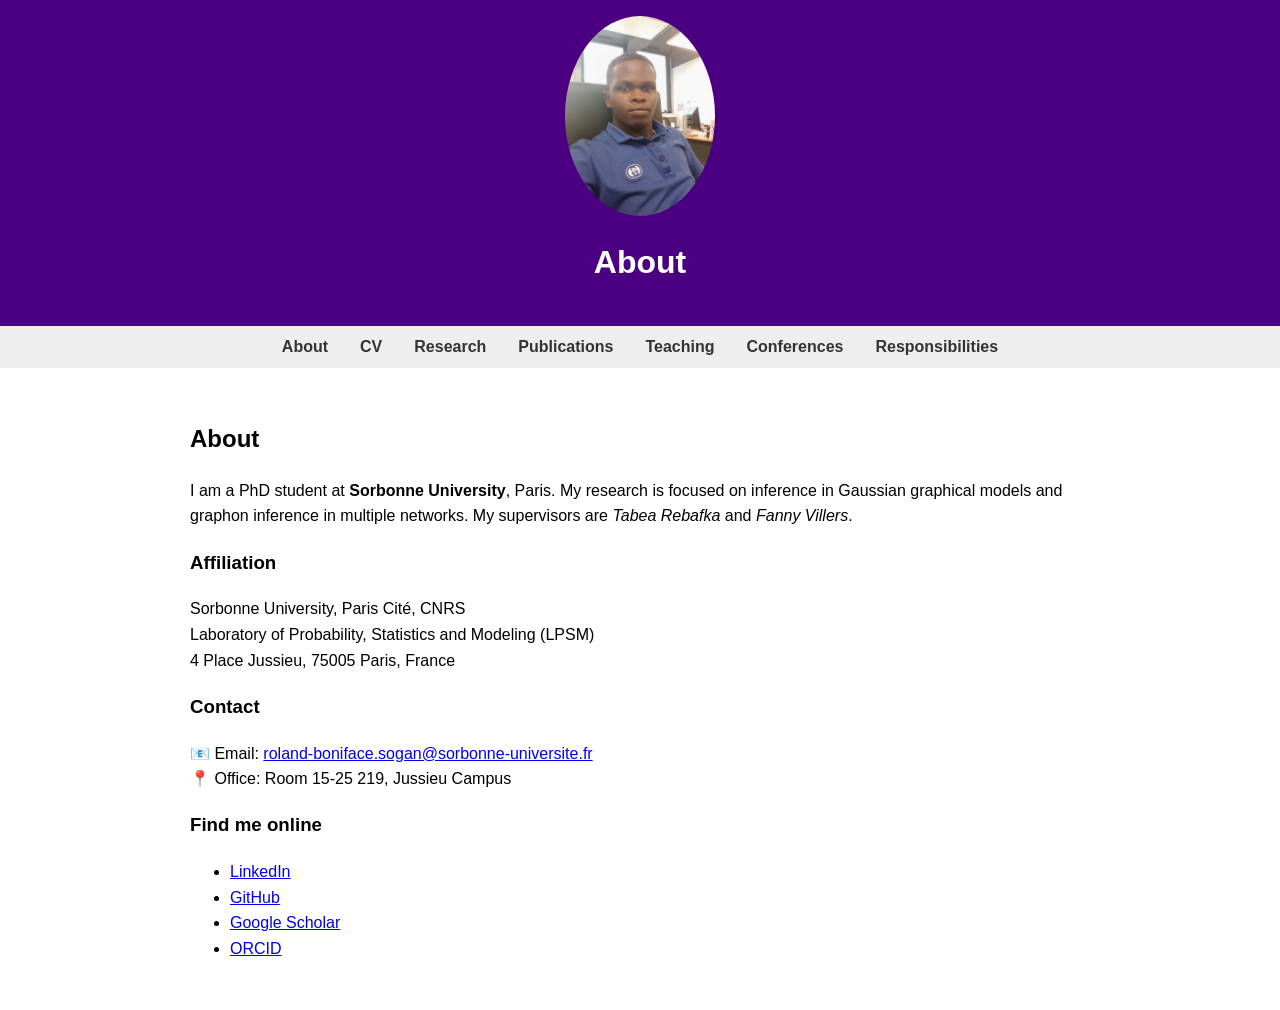
==== index.html @ c11761bc "Add SEO meta tags to index.html" ====
<!DOCTYPE html>
<html lang="en">
<head>
  <meta charset="UTF-8">
  <title>About - Roland Boniface Sogan</title>

  <!-- SEO Meta Tags -->
  <meta name="description" content="Personal academic website of Roland Boniface Sogan, PhD student in Mathematics at Sorbonne University. Research on Gaussian graphical models, graphon inference, and multiple networks.">
  <meta name="keywords" content="Roland Boniface Sogan, Mathematics, Sorbonne University, Gaussian Graphical Models, Graphon, Networks, PhD, Research">
  <meta name="author" content="R. Boniface SOGAN" >

  <!-- Mobile-friendly -->
  <meta name="viewport" content="width=device-width, initial-scale=1.0">

  <!-- Open Graph (for sharing on LinkedIn, Facebook, etc.) -->
  <meta property="og:title" content="Roland Boniface Sogan - Academic Website">
  <meta property="og:description" content="PhD student in Mathematics at Sorbonne University. Research on Gaussian graphical models and graphon inference.">
  <meta property="og:type" content="website">
  <meta property="og:url" content="https://RolandBonifaceSogan.github.io/">
  <meta property="og:image" content="https://RolandBonifaceSogan.github.io/assets/profile.jpg">

  <!-- Twitter Card (for sharing on Twitter/X) -->
  <meta name="twitter:card" content="summary">
  <meta name="twitter:title" content="Roland Boniface Sogan - Academic Website">
  <meta name="twitter:description" content="PhD student in Mathematics at Sorbonne University. Research on Gaussian graphical models and graphon inference.">
  <meta name="twitter:image" content="https://RolandBonifaceSogan.github.io/assets/profile.jpg">

  <link rel="stylesheet" href="assets/style.css">
</head>
<body>
  <header>
  	 <img src="assets/photo_profile_adum.jpg" alt="Profile Picture" class="profile-pic">
    <h1>About</h1>
  </header>
  
  <nav>
    <ul>
      <li><a href="index.html">About</a></li>
      <li><a href="cv.html">CV</a></li>
      <li><a href="research.html">Research</a></li>
      <li><a href="publications.html">Publications</a></li>
      <li><a href="teaching.html">Teaching</a></li>
      <li><a href="conferences.html">Conferences</a></li>
      <li><a href="responsibilities.html">Responsibilities</a></li>
    </ul>
  </nav>

  <main>
    <h2>About</h2>
    <p>
      I am a PhD student at <strong>Sorbonne University</strong>, Paris.  
      My research is focused on inference in Gaussian graphical models and graphon inference in multiple networks.  
      My supervisors are <em>Tabea Rebafka</em> and <em>Fanny Villers</em>.
    </p>

    <h3>Affiliation</h3>
    <p>
      Sorbonne University, Paris Cité, CNRS <br>
      Laboratory of Probability, Statistics and Modeling (LPSM) <br>
      4 Place Jussieu, 75005 Paris, France
    </p>

    <h3>Contact</h3>
    <p>
      📧 Email: <a href="mailto:roland-boniface.sogan@sorbonne-universite.fr">roland-boniface.sogan@sorbonne-universite.fr</a><br>
      📍 Office: Room 15-25 219, Jussieu Campus
    </p>

    <h3>Find me online</h3>
    <ul>
      <li><a href="https://www.linkedin.com/in/ton-profil" target="_blank">LinkedIn</a></li>
      <li><a href="https://github.com/tonpseudo" target="_blank">GitHub</a></li>
      <li><a href="https://scholar.google.com/citations?user=XXXXX" target="_blank">Google Scholar</a></li>
      <li><a href="https://orcid.org/0000-0000-0000-0000" target="_blank">ORCID</a></li>
    </ul>
  </main>
</body>
</html>
---- assets/style.css ----
body {
  font-family: Arial, sans-serif;
  margin: 0;
  padding: 0;
  line-height: 1.6;
}

header {
  background: #4B0082;
  color: white;
  text-align: center;
  padding: 1rem;
}

nav {
  background: #eee;
  padding: 0.5rem;
}

nav ul {
  list-style: none;
  display: flex;
  justify-content: center;
  flex-wrap: wrap;
  padding: 0;
  margin: 0;
}

nav ul li {
  margin: 0 1rem;
}

nav ul li a {
  text-decoration: none;
  color: #333;
  font-weight: bold;
}

nav ul li a:hover {
  color: #4B0082;
}

main {
  padding: 2rem;
  max-width: 900px;
  margin: auto;
}

section {
  margin-bottom: 2rem;
}

.profile-pic {
  width: 150px;   /* largeur fixe */
  height: auto;   /* conserve les proportions */
  border-radius: 50%; /* optionnel : arrondi en cercle */
  display: block;
  margin: 0 auto 1rem auto; /* centrer l’image et ajouter un espace en bas */
}
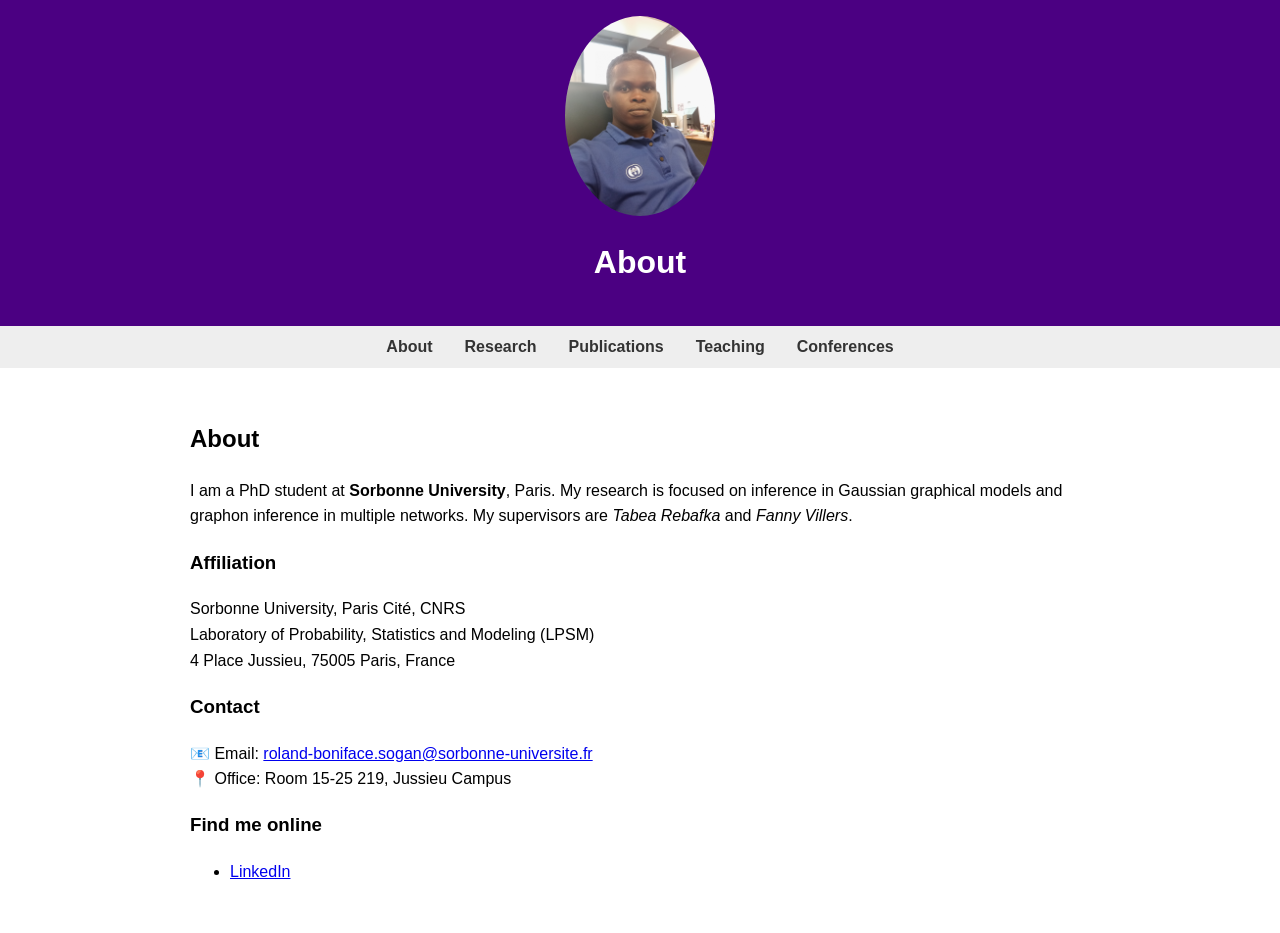
==== commit 2384b2b8: "modifier tous les fichiers" ====
--- a/index.html
+++ b/index.html
@@ -6,7 +6,7 @@
 
   <!-- SEO Meta Tags -->
   <meta name="description" content="Personal academic website of Roland Boniface Sogan, PhD student in Mathematics at Sorbonne University. Research on Gaussian graphical models, graphon inference, and multiple networks.">
-  <meta name="keywords" content="Roland Boniface Sogan, Mathematics, Sorbonne University, Gaussian Graphical Models, Graphon, Networks, PhD, Research">
+  <meta name="keywords" content="Roland Boniface Sogan, Roland Sogan, Boniface Sogan, Sogan, Statistics,Machine Learning, Mathematics, Sorbonne University, Gaussian Graphical Models, Graphon, Networks, PhD, Research">
   <meta name="author" content="R. Boniface SOGAN" >
 
   <!-- Mobile-friendly -->
@@ -14,7 +14,7 @@
 
   <!-- Open Graph (for sharing on LinkedIn, Facebook, etc.) -->
   <meta property="og:title" content="Roland Boniface Sogan - Academic Website">
-  <meta property="og:description" content="PhD student in Mathematics at Sorbonne University. Research on Gaussian graphical models and graphon inference.">
+  <meta property="og:description" content="PhD student in Statistics at Sorbonne University. Research on Gaussian graphical models and graphon inference.">
   <meta property="og:type" content="website">
   <meta property="og:url" content="https://RolandBonifaceSogan.github.io/">
   <meta property="og:image" content="https://RolandBonifaceSogan.github.io/assets/profile.jpg">
@@ -22,7 +22,7 @@
   <!-- Twitter Card (for sharing on Twitter/X) -->
   <meta name="twitter:card" content="summary">
   <meta name="twitter:title" content="Roland Boniface Sogan - Academic Website">
-  <meta name="twitter:description" content="PhD student in Mathematics at Sorbonne University. Research on Gaussian graphical models and graphon inference.">
+  <meta name="twitter:description" content="PhD student in Statistics at Sorbonne University. Research on Gaussian graphical models and graphon inference.">
   <meta name="twitter:image" content="https://RolandBonifaceSogan.github.io/assets/profile.jpg">
 
   <link rel="stylesheet" href="assets/style.css">
@@ -36,12 +36,12 @@
   <nav>
     <ul>
       <li><a href="index.html">About</a></li>
-      <li><a href="cv.html">CV</a></li>
+      <!-- <li><a href="cv.html">CV</a></li> -->
       <li><a href="research.html">Research</a></li>
       <li><a href="publications.html">Publications</a></li>
       <li><a href="teaching.html">Teaching</a></li>
       <li><a href="conferences.html">Conferences</a></li>
-      <li><a href="responsibilities.html">Responsibilities</a></li>
+      <!-- <li><a href="responsibilities.html">Responsibilities</a></li>  -->
     </ul>
   </nav>
 
@@ -68,10 +68,10 @@
 
     <h3>Find me online</h3>
     <ul>
-      <li><a href="https://www.linkedin.com/in/ton-profil" target="_blank">LinkedIn</a></li>
-      <li><a href="https://github.com/tonpseudo" target="_blank">GitHub</a></li>
-      <li><a href="https://scholar.google.com/citations?user=XXXXX" target="_blank">Google Scholar</a></li>
-      <li><a href="https://orcid.org/0000-0000-0000-0000" target="_blank">ORCID</a></li>
+      <li><a href="https://www.linkedin.com/in/roland-boniface-sogan" target="_blank">LinkedIn</a></li>
+     <!--  <li><a href="https://github.com/tonpseudo" target="_blank">GitHub</a></li> -->
+     <!--  <li><a href="https://scholar.google.com/citations?user=XXXXX" target="_blank">Google Scholar</a></li>
+      <li><a href="https://orcid.org/0000-0000-0000-0000" target="_blank">ORCID</a></li>  -->
     </ul>
   </main>
 </body>
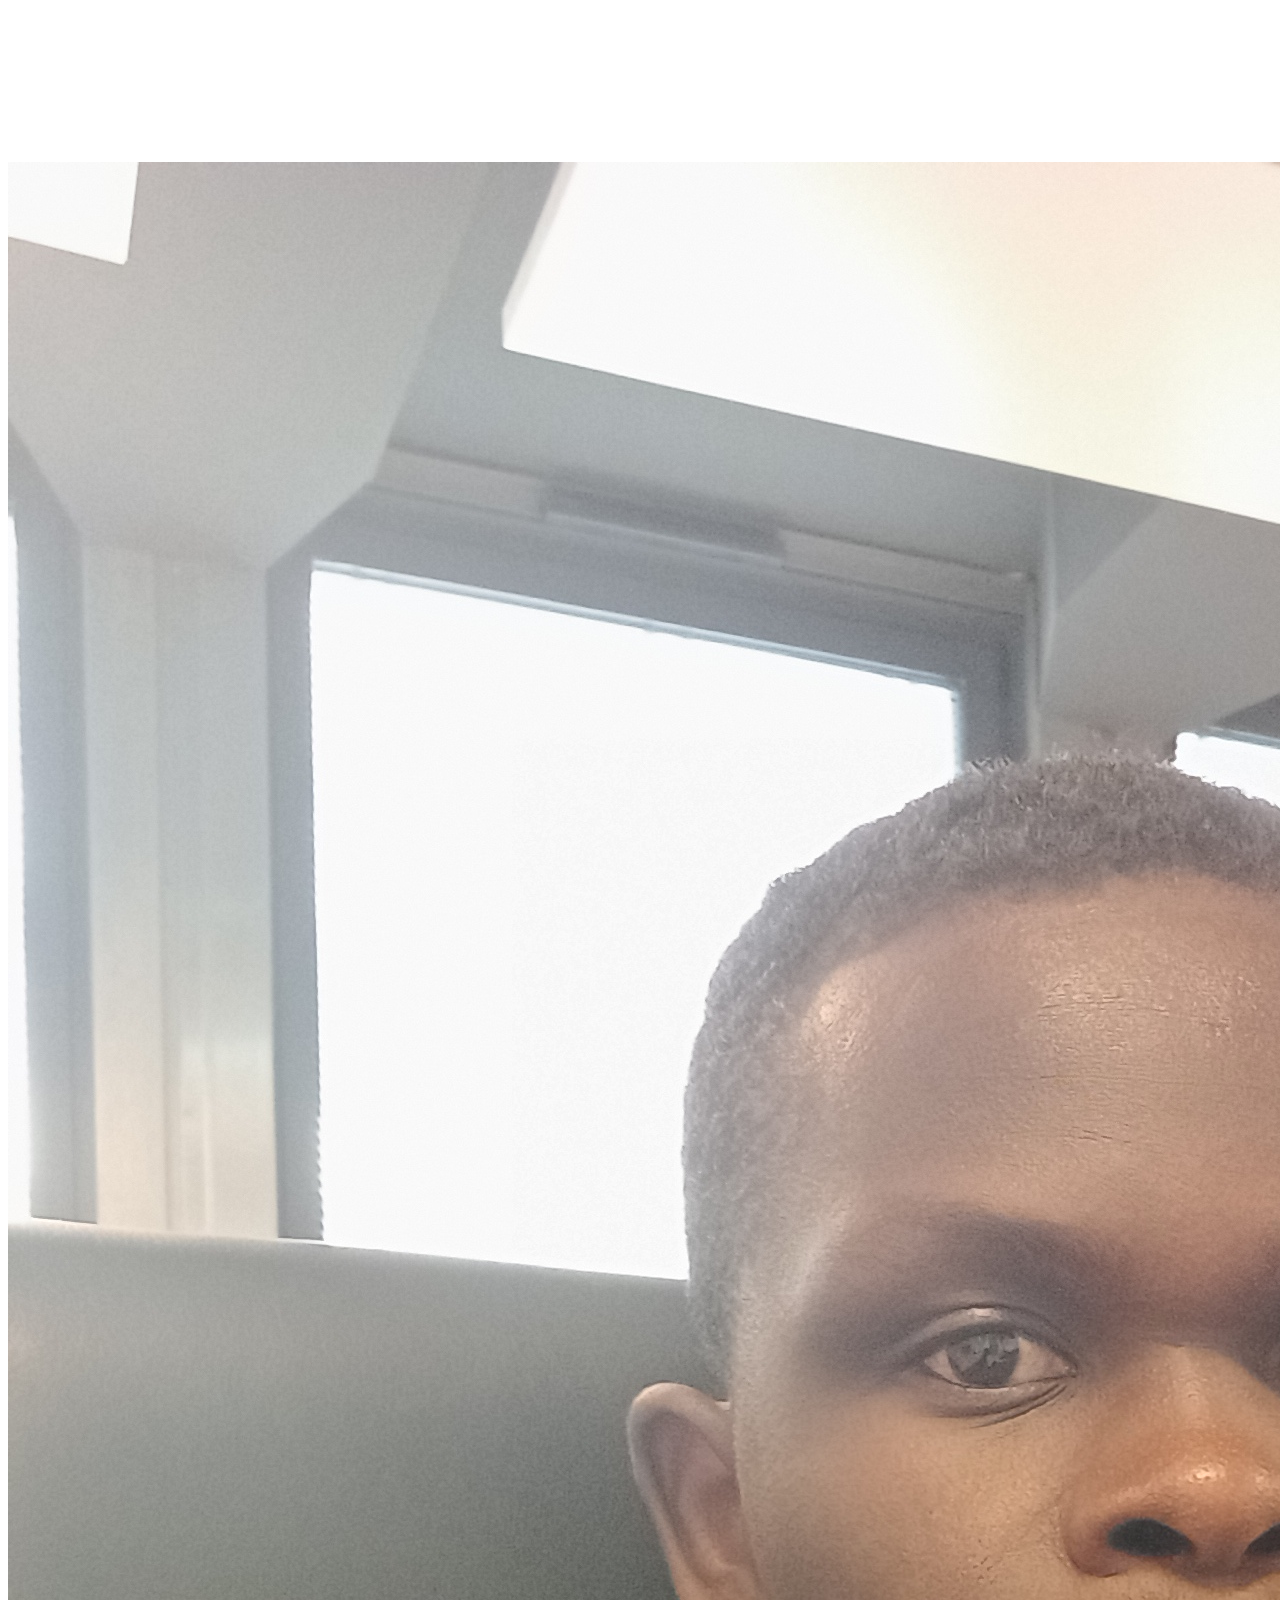
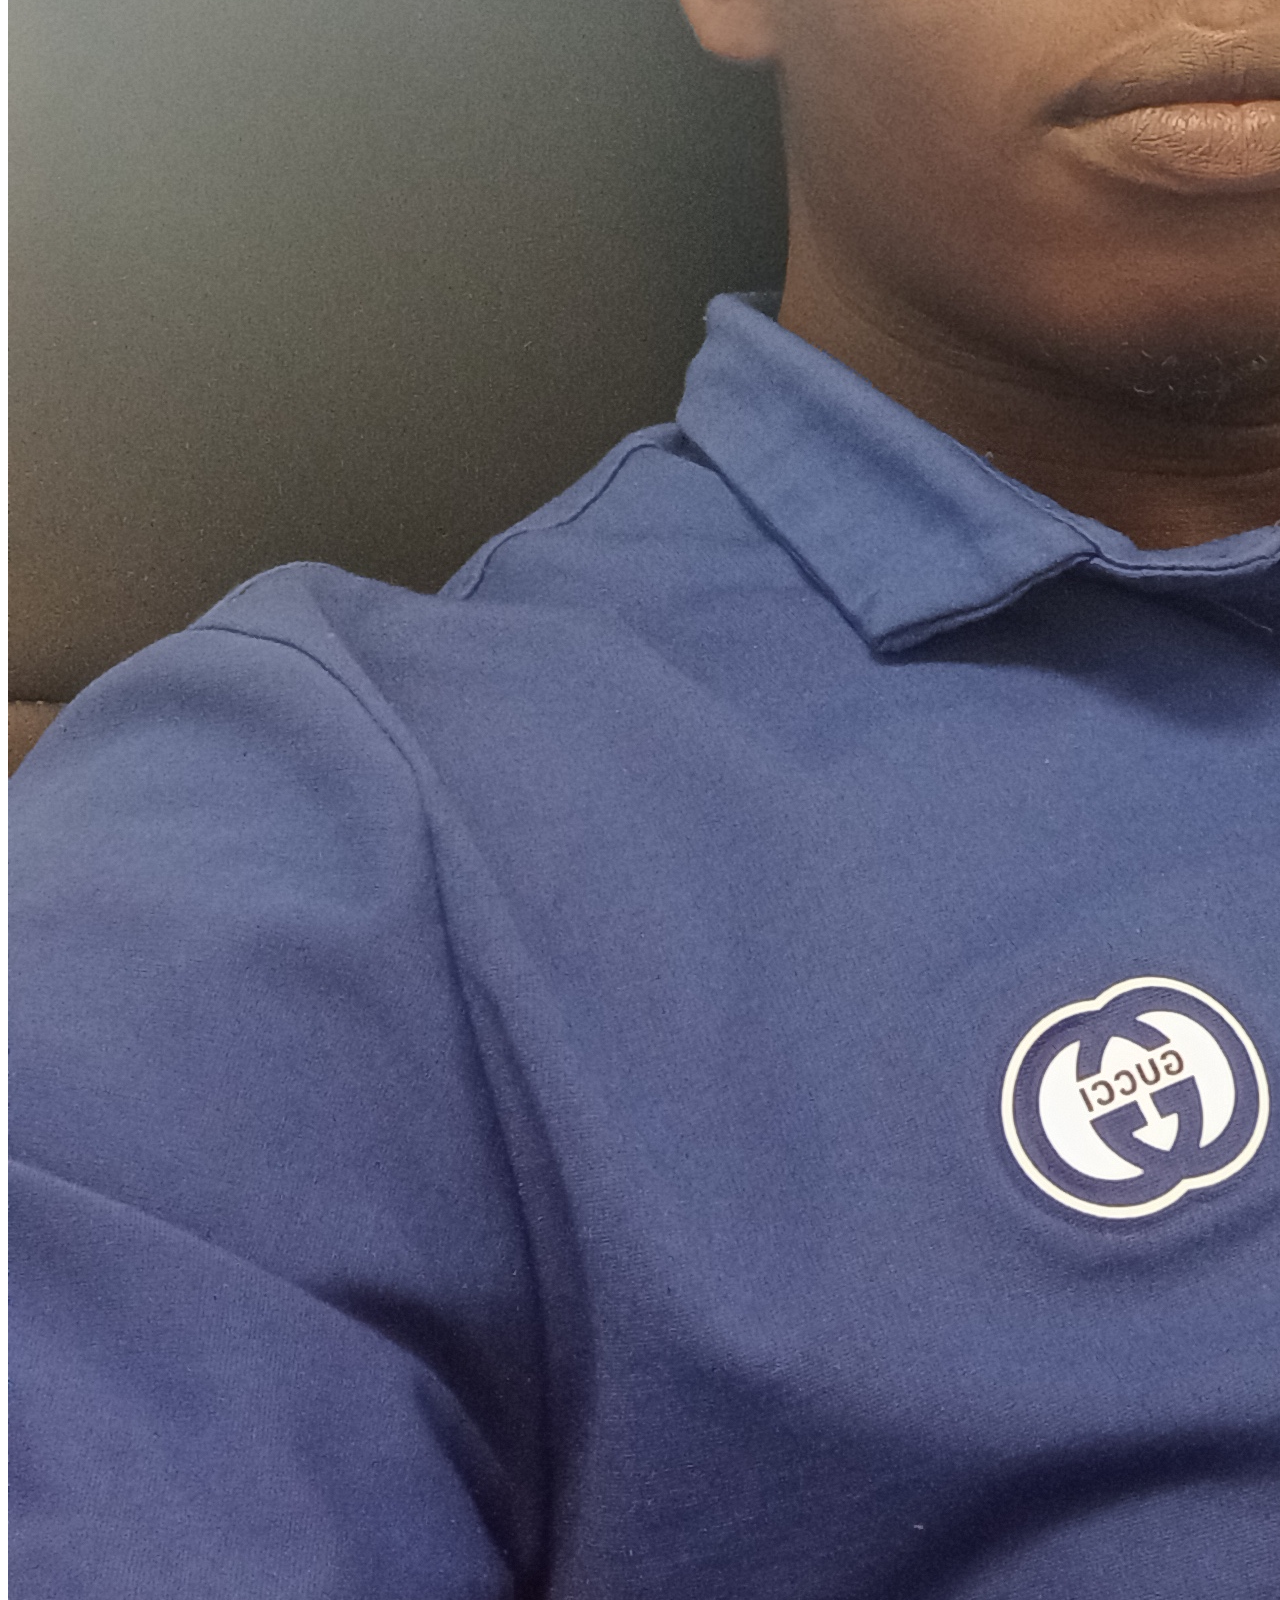
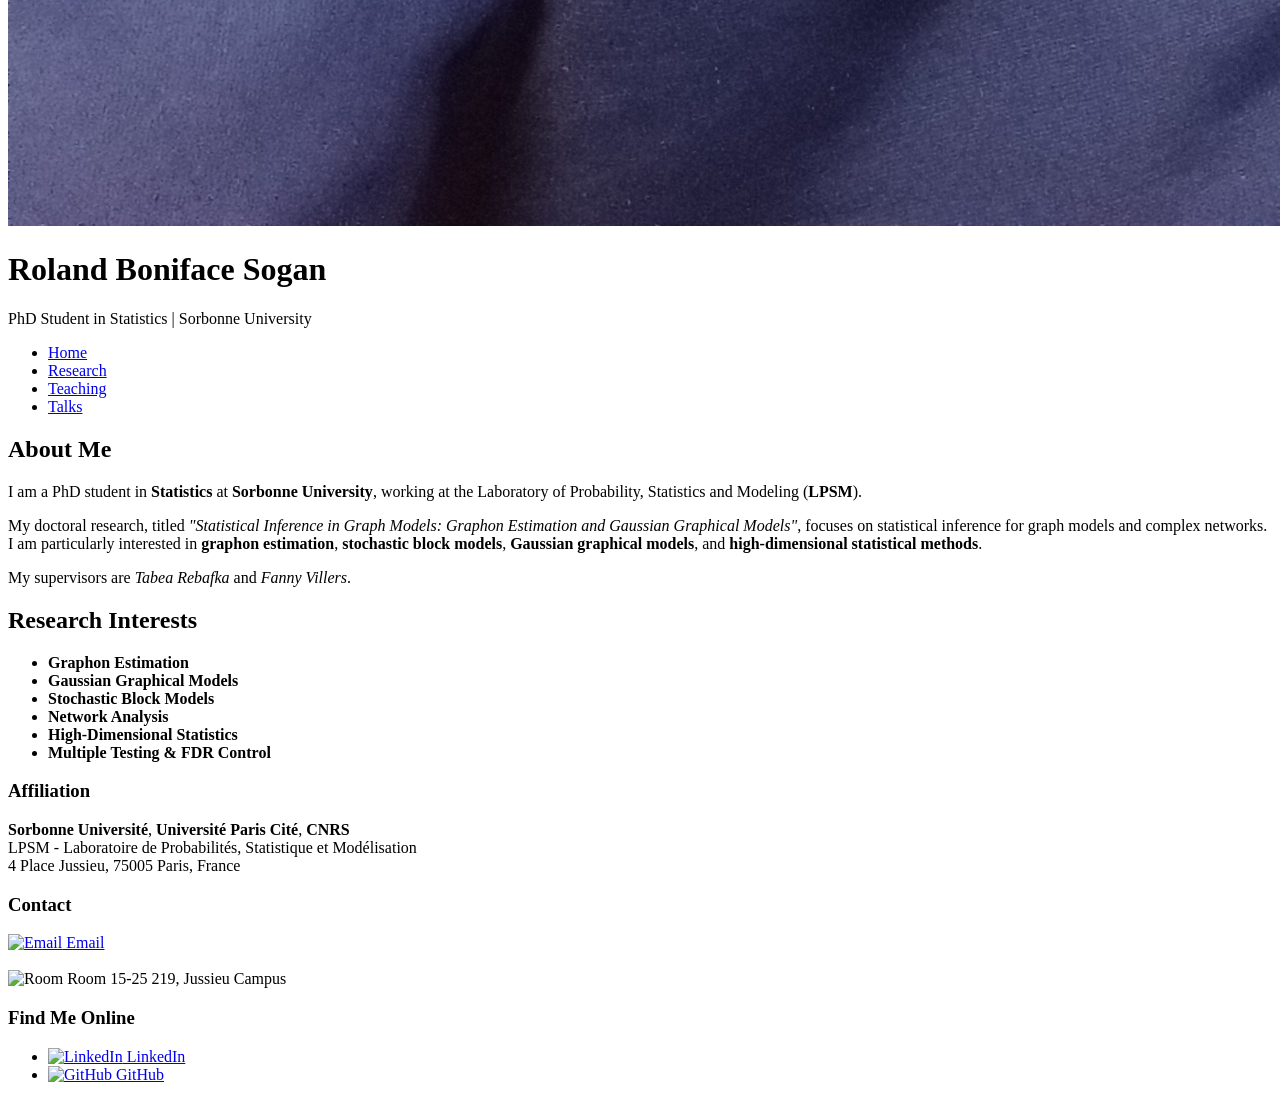
==== commit 9202c2ca: "Update index.html" ====
--- a/index.html
+++ b/index.html
@@ -2,77 +2,102 @@
 <html lang="en">
 <head>
   <meta charset="UTF-8">
-  <title>About - Roland Boniface Sogan</title>
-
-  <!-- SEO Meta Tags -->
-  <meta name="description" content="Personal academic website of Roland Boniface Sogan, PhD student in Mathematics at Sorbonne University. Research on Gaussian graphical models, graphon inference, and multiple networks.">
-  <meta name="keywords" content="Roland Boniface Sogan, Roland Sogan, Boniface Sogan, Sogan, Statistics,Machine Learning, Mathematics, Sorbonne University, Gaussian Graphical Models, Graphon, Networks, PhD, Research">
-  <meta name="author" content="R. Boniface SOGAN" >
-
-  <!-- Mobile-friendly -->
+  <title>Roland Boniface Sogan - PhD Student in Statistics</title>
   <meta name="viewport" content="width=device-width, initial-scale=1.0">
 
-  <!-- Open Graph (for sharing on LinkedIn, Facebook, etc.) -->
-  <meta property="og:title" content="Roland Boniface Sogan - Academic Website">
-  <meta property="og:description" content="PhD student in Statistics at Sorbonne University. Research on Gaussian graphical models and graphon inference.">
-  <meta property="og:type" content="website">
-  <meta property="og:url" content="https://RolandBonifaceSogan.github.io/">
-  <meta property="og:image" content="https://RolandBonifaceSogan.github.io/assets/profile.jpg">
+  <link rel="stylesheet" href="assets/css/site.css">
+  <link rel="stylesheet" href="assets/css/background-network.css">
+</head>
 
-  <!-- Twitter Card (for sharing on Twitter/X) -->
-  <meta name="twitter:card" content="summary">
-  <meta name="twitter:title" content="Roland Boniface Sogan - Academic Website">
-  <meta name="twitter:description" content="PhD student in Statistics at Sorbonne University. Research on Gaussian graphical models and graphon inference.">
-  <meta name="twitter:image" content="https://RolandBonifaceSogan.github.io/assets/profile.jpg">
+<body>
+  <canvas id="bgNetworkCanvas"></canvas>
 
-  <link rel="stylesheet" href="assets/style.css">
-</head>
-<body>
   <header>
-  	 <img src="assets/photo_profile_adum.jpg" alt="Profile Picture" class="profile-pic">
-    <h1>About</h1>
+    <img src="assets/photo_profile_adum.jpg" alt="Roland Boniface Sogan" class="profile-pic">
+    <h1>Roland Boniface Sogan</h1>
+    <p>PhD Student in Statistics | Sorbonne University</p>
   </header>
-  
+
   <nav>
     <ul>
-      <li><a href="index.html">About</a></li>
-      <!-- <li><a href="cv.html">CV</a></li> -->
+      <li><a href="index.html" class="active">Home</a></li>
       <li><a href="research.html">Research</a></li>
-      <li><a href="publications.html">Publications</a></li>
+      <!-- <li><a href="publications.html">Publications</a></li> -->
       <li><a href="teaching.html">Teaching</a></li>
-      <li><a href="conferences.html">Conferences</a></li>
-      <!-- <li><a href="responsibilities.html">Responsibilities</a></li>  -->
+      <li><a href="conferences.html">Talks</a></li>
     </ul>
   </nav>
 
   <main>
-    <h2>About</h2>
-    <p>
-      I am a PhD student at <strong>Sorbonne University</strong>, Paris.  
-      My research is focused on inference in Gaussian graphical models and graphon inference in multiple networks.  
-      My supervisors are <em>Tabea Rebafka</em> and <em>Fanny Villers</em>.
-    </p>
+    <div class="card">
+      <h2>About Me</h2>
+      <p>
+        I am a PhD student in <strong>Statistics</strong> at <strong>Sorbonne University</strong>,
+        working at the Laboratory of Probability, Statistics and Modeling (<strong>LPSM</strong>).
+      </p>
+      <p>
+        My doctoral research, titled <em>"Statistical Inference in Graph Models: Graphon Estimation
+        and Gaussian Graphical Models"</em>, focuses on statistical inference for graph models and
+        complex networks. I am particularly interested in <strong>graphon estimation</strong>,
+        <strong>stochastic block models</strong>, <strong>Gaussian graphical models</strong>,
+        and <strong>high-dimensional statistical methods</strong>.
+      </p>
+      <p>My supervisors are <em>Tabea Rebafka</em> and <em>Fanny Villers</em>.</p>
+    </div>
 
-    <h3>Affiliation</h3>
-    <p>
-      Sorbonne University, Paris Cité, CNRS <br>
-      Laboratory of Probability, Statistics and Modeling (LPSM) <br>
-      4 Place Jussieu, 75005 Paris, France
-    </p>
+    <div class="card">
+      <h2>Research Interests</h2>
+      <ul class="research-list">
+        <li><strong>Graphon Estimation</strong></li>
+        <li><strong>Gaussian Graphical Models</strong></li>
+        <li><strong>Stochastic Block Models</strong></li>
+        <li><strong>Network Analysis</strong></li>
+        <li><strong>High-Dimensional Statistics</strong></li>
+        <li><strong>Multiple Testing & FDR Control</strong></li>
+      </ul>
+    </div>
 
-    <h3>Contact</h3>
-    <p>
-      📧 Email: <a href="mailto:roland-boniface.sogan@sorbonne-universite.fr">roland-boniface.sogan@sorbonne-universite.fr</a><br>
-      📍 Office: Room 15-25 219, Jussieu Campus
-    </p>
+    <div class="card">
+      <h3>Affiliation</h3>
+      <p>
+        <strong>Sorbonne Université</strong>, <strong>Université Paris Cité</strong>, <strong>CNRS</strong><br>
+        LPSM - Laboratoire de Probabilités, Statistique et Modélisation<br>
+        4 Place Jussieu, 75005 Paris, France
+      </p>
+    </div>
 
-    <h3>Find me online</h3>
-    <ul>
-      <li><a href="https://www.linkedin.com/in/roland-boniface-sogan" target="_blank">LinkedIn</a></li>
-     <!--  <li><a href="https://github.com/tonpseudo" target="_blank">GitHub</a></li> -->
-     <!--  <li><a href="https://scholar.google.com/citations?user=XXXXX" target="_blank">Google Scholar</a></li>
-      <li><a href="https://orcid.org/0000-0000-0000-0000" target="_blank">ORCID</a></li>  -->
-    </ul>
+    <div class="card">
+      <h3>Contact</h3>
+      <p>
+        <a href="mailto:roland-boniface.sogan@sorbonne-universite.fr" class="icon-link">
+          <img src="assets/icons/logo-mail.png" alt="Email" class="icon">
+          Email
+        </a><br><br>
+
+        <span class="icon-link">
+          <img src="assets/icons/logo-room.png" alt="Room" class="icon">
+          Room 15-25 219, Jussieu Campus
+        </span>
+      </p>
+
+      <h3>Find Me Online</h3>
+      <ul class="links">
+        <li>
+          <a href="https://www.linkedin.com/in/roland-boniface-sogan" target="_blank" rel="noopener" class="icon-link">
+            <img src="assets/icons/logo-linkedin.png" alt="LinkedIn" class="icon">
+            LinkedIn
+          </a>
+        </li>
+        <li>
+          <a href="https://github.com/RolandBonifaceSogan" target="_blank" rel="noopener" class="icon-link">
+            <img src="assets/icons/logo-github.png" alt="GitHub" class="icon">
+            GitHub
+          </a>
+        </li>
+      </ul>
+    </div>
   </main>
+
+  <script src="assets/js/background-network.js" defer></script>
 </body>
 </html>
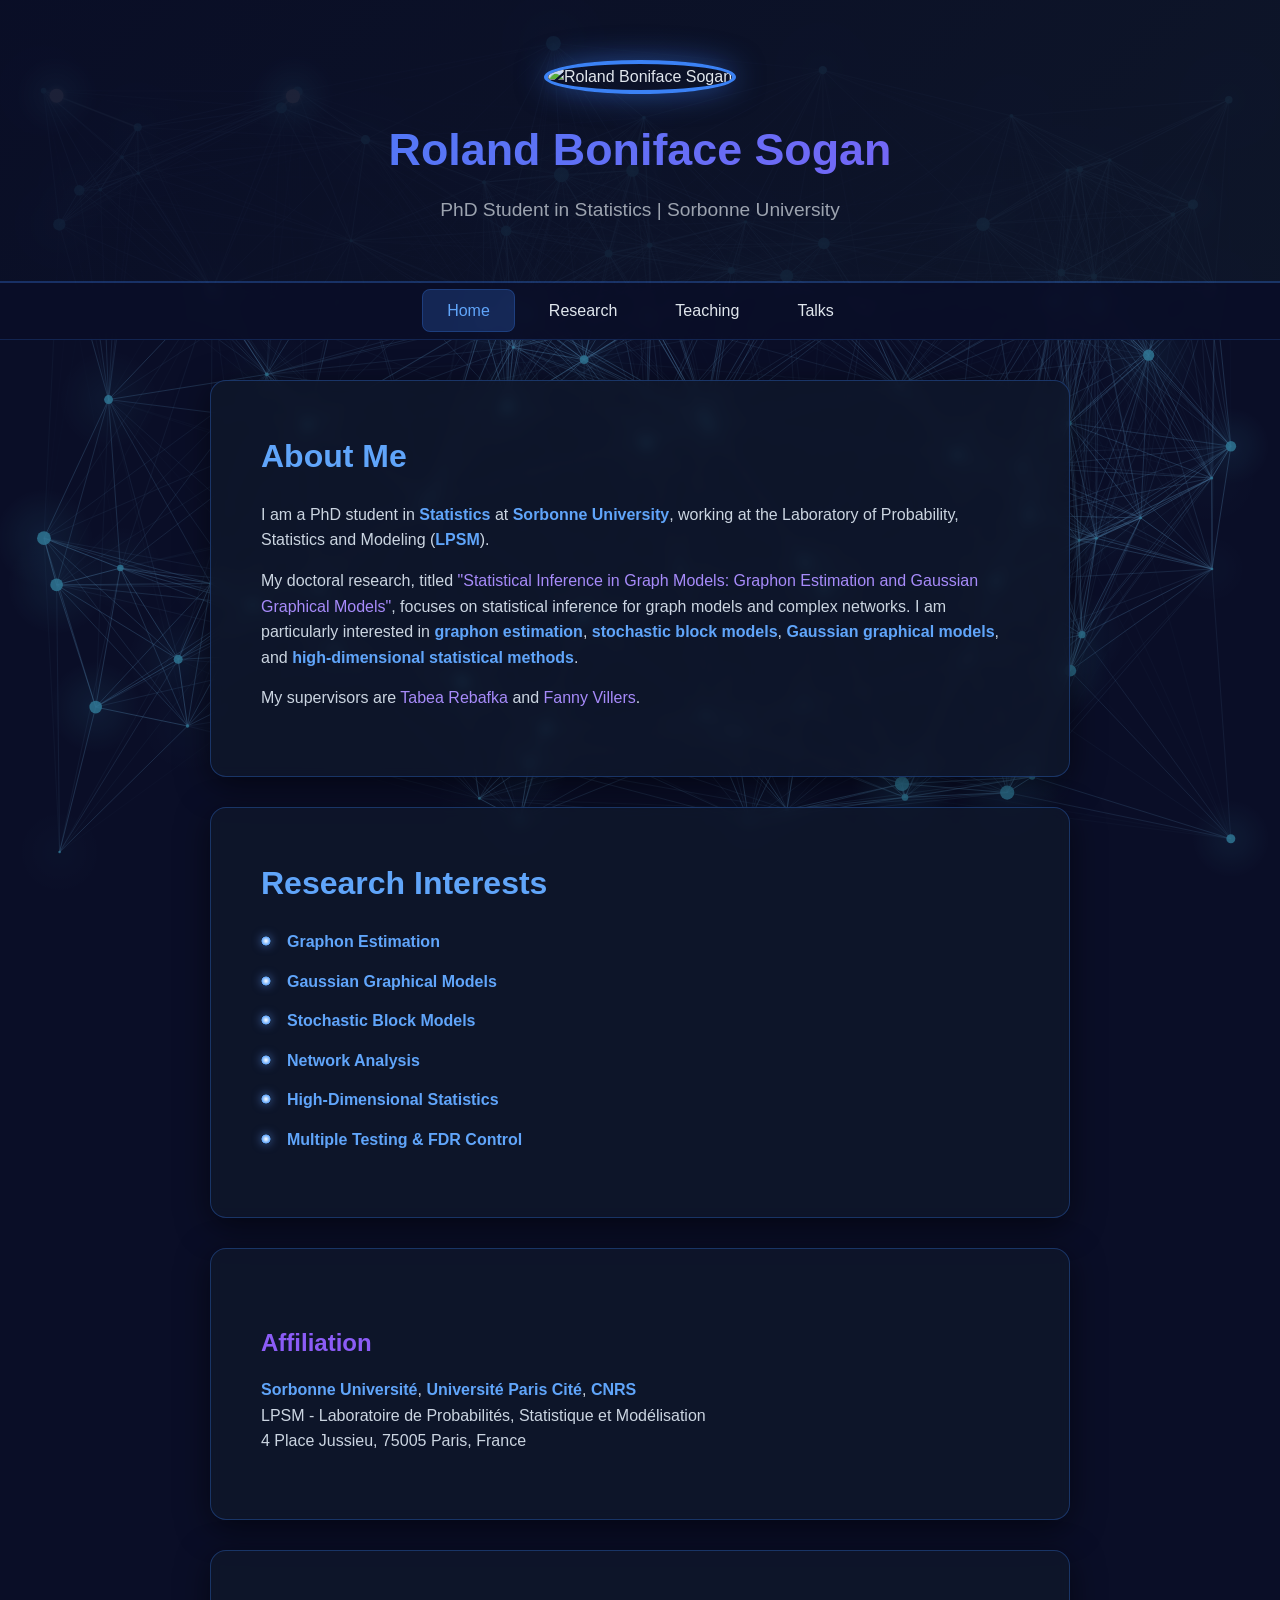
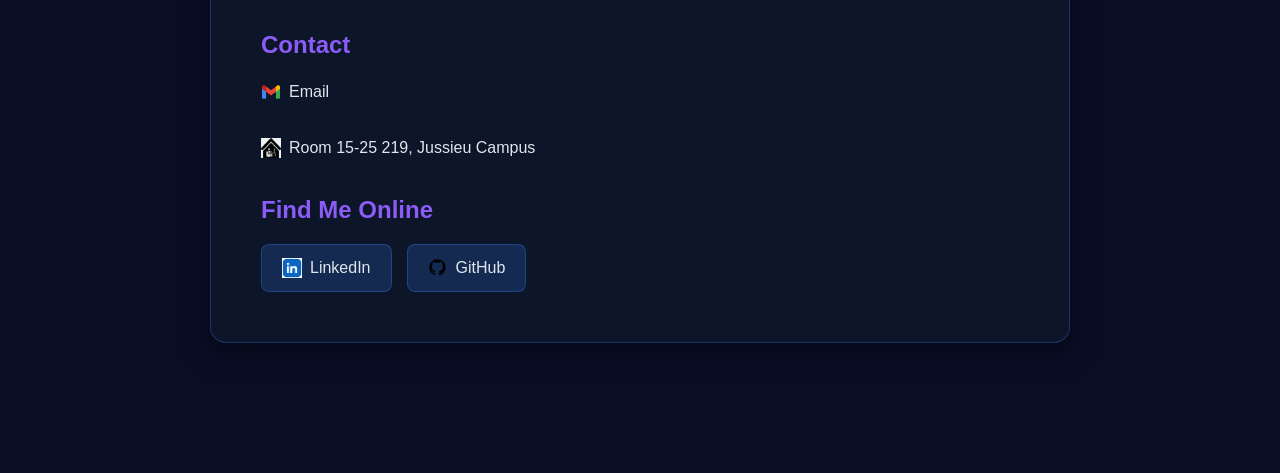
==== commit 8ba144c5: "Update index.html" ====
--- a/index.html
+++ b/index.html
@@ -13,7 +13,7 @@
   <canvas id="bgNetworkCanvas"></canvas>
 
   <header>
-    <img src="assets/photo_profile_adum.jpg" alt="Roland Boniface Sogan" class="profile-pic">
+    <img src="assets/maphoto_web.jpg" alt="Roland Boniface Sogan" class="profile-pic">
     <h1>Roland Boniface Sogan</h1>
     <p>PhD Student in Statistics | Sorbonne University</p>
   </header>
--- a/assets/css/site.css
+++ b/assets/css/site.css
@@ -0,0 +1,167 @@
+* { margin: 0; padding: 0; box-sizing: border-box; }
+
+body {
+  font-family: 'Segoe UI', Tahoma, Geneva, Verdana, sans-serif;
+  background: #0a0e27;
+  color: #e0e6ed;
+  line-height: 1.6;
+  overflow-x: hidden;
+}
+
+/* Header */
+header {
+  text-align: center;
+  padding: 60px 20px 40px;
+  background: linear-gradient(135deg, rgba(10, 14, 39, 0.85), rgba(15, 23, 42, 0.85));
+  border-bottom: 2px solid rgba(59, 130, 246, 0.3);
+}
+
+.profile-pic {
+  width: 150px;
+  height: 150px;
+  border-radius: 50%;
+  object-fit: cover;
+  border: 4px solid #3b82f6;
+  box-shadow: 0 0 30px rgba(59, 130, 246, 0.5);
+  margin-bottom: 20px;
+  transition: transform 0.3s ease;
+}
+.profile-pic:hover { transform: scale(1.05); }
+
+header h1 {
+  font-size: 2.8em;
+  font-weight: 700;
+  background: linear-gradient(135deg, #3b82f6, #8b5cf6);
+  -webkit-background-clip: text;
+  -webkit-text-fill-color: transparent;
+  margin-bottom: 10px;
+}
+header p { font-size: 1.2em; color: #9ca3af; }
+
+/* Nav */
+nav {
+  position: sticky;
+  top: 0;
+  background: rgba(10, 14, 39, 0.95);
+  padding: 15px 0;
+  z-index: 1000;
+  border-bottom: 1px solid rgba(59, 130, 246, 0.2);
+  backdrop-filter: blur(6px);
+}
+
+nav ul {
+  display: flex;
+  justify-content: center;
+  flex-wrap: wrap;
+  list-style: none;
+  gap: 10px;
+}
+
+nav li a {
+  padding: 12px 24px;
+  color: #e0e6ed;
+  text-decoration: none;
+  border-radius: 8px;
+  transition: all 0.3s ease;
+}
+nav li a:hover {
+  background: rgba(59, 130, 246, 0.2);
+  color: #60a5fa;
+}
+
+/* Optional: active page styling (add class="active" in the HTML) */
+nav a.active {
+  background: rgba(59,130,246,0.22);
+  color: #60a5fa;
+  border: 1px solid rgba(59,130,246,0.25);
+}
+
+/* Main layout */
+main {
+  max-width: 900px;
+  margin: 40px auto;
+  padding: 0 20px 60px;
+}
+
+/* Cards */
+.card {
+  background: rgba(15, 23, 42, 0.86); /* a bit transparent so the bg shows */
+  border: 1px solid rgba(59, 130, 246, 0.3);
+  border-radius: 16px;
+  padding: 50px;
+  margin-bottom: 30px;
+  box-shadow: 0 8px 32px rgba(0, 0, 0, 0.5);
+  backdrop-filter: blur(6px);
+}
+
+h2 { font-size: 2em; color: #60a5fa; margin-bottom: 20px; }
+h3 { font-size: 1.5em; color: #8b5cf6; margin: 25px 0 15px; }
+
+p { color: #cbd5e1; margin-bottom: 15px; }
+strong { color: #60a5fa; }
+em { color: #a78bfa; font-style: normal; }
+
+/* Links list */
+ul.links {
+  list-style: none;
+  display: flex;
+  gap: 15px;
+  flex-wrap: wrap;
+  padding: 0;
+}
+
+ul.links li a {
+  padding: 10px 20px;
+  background: rgba(59, 130, 246, 0.2);
+  border: 1px solid rgba(59, 130, 246, 0.3);
+  border-radius: 8px;
+  color: #e0e6ed;
+  text-decoration: none;
+  transition: all 0.3s;
+}
+ul.links li a:hover {
+  background: rgba(59, 130, 246, 0.4);
+  transform: scale(1.05);
+}
+
+/* Icon links */
+.icon-link {
+  display: inline-flex;
+  align-items: center;
+  gap: 8px;
+  text-decoration: none;
+  color: #e0e6ed;
+  font-weight: 500;
+}
+
+.icon {
+  width: 20px;
+  height: 20px;
+  object-fit: contain;
+}
+
+.icon-link:hover { color: #60a5fa; }
+
+/* Research list (no emojis) */
+.research-list {
+  list-style: none;
+  padding: 0;
+  margin: 0;
+}
+.research-list li {
+  position: relative;
+  padding-left: 26px;
+  margin-bottom: 14px;
+  color: #cbd5e1;
+}
+.research-list li::before {
+  content: "";
+  position: absolute;
+  left: 0;
+  top: 7px;
+  width: 10px;
+  height: 10px;
+  border-radius: 50%;
+  background: radial-gradient(circle, #ffffff 0%, #60a5fa 60%, transparent 70%);
+  box-shadow: 0 0 10px rgba(96,165,250,0.6);
+}
--- a/assets/css/background-network.css
+++ b/assets/css/background-network.css
@@ -0,0 +1,17 @@
+/* Full-page animated background canvas */
+#bgNetworkCanvas {
+  position: fixed;
+  inset: 0;
+  width: 100vw;
+  height: 100vh;
+  z-index: 0;
+  opacity: 0.50;
+  mix-blend-mode: screen;
+  pointer-events: none;
+}
+
+/* Make sure content is above the background */
+header, nav, main {
+  position: relative;
+  z-index: 2;
+}
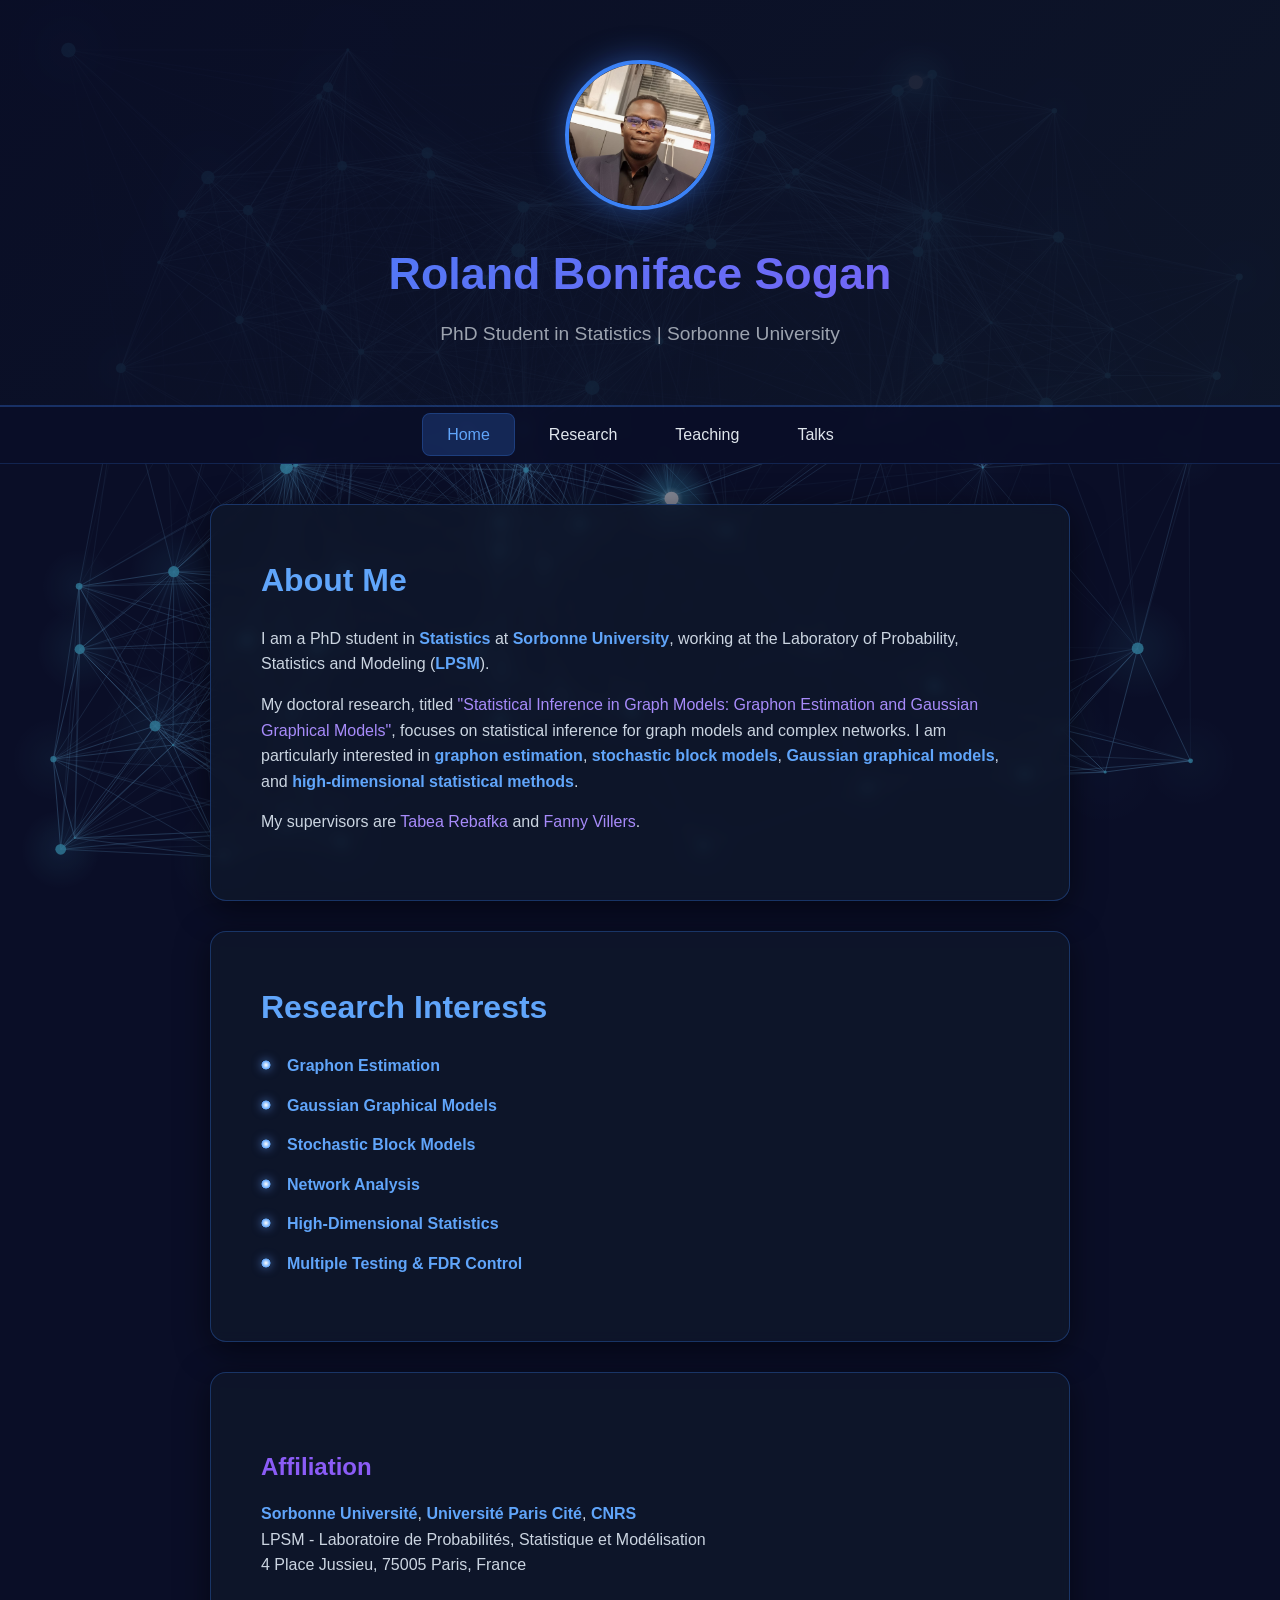
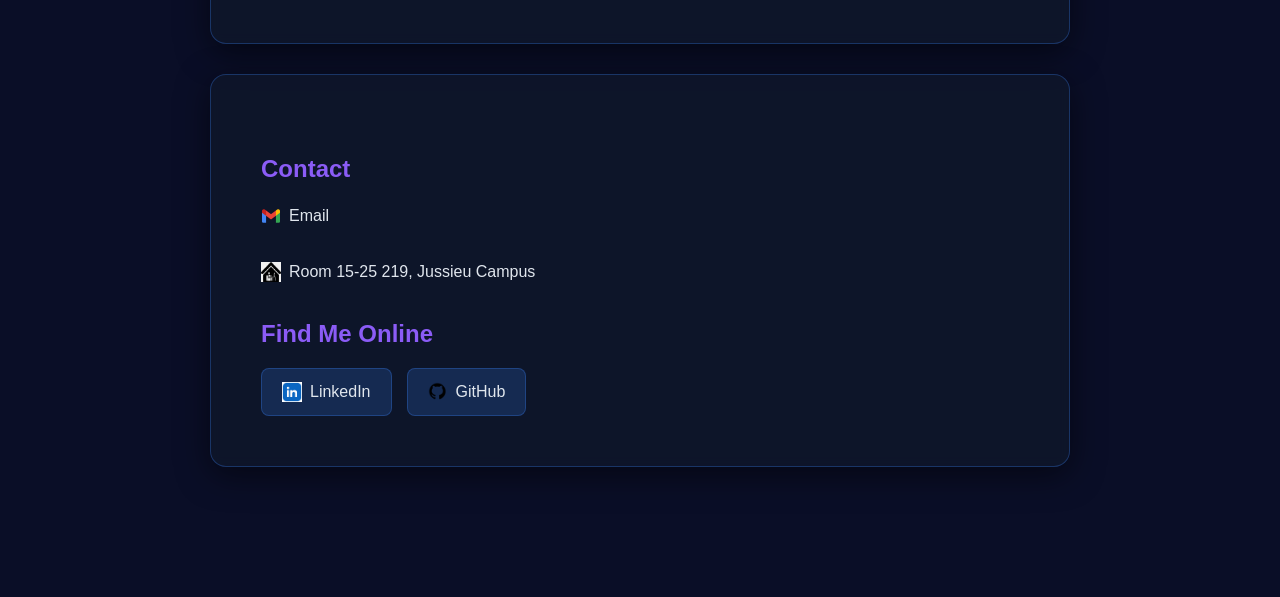
==== commit 3764cdae: "Enhance index.html with SEO and social media meta tags Added meta tags for SEO and social media shar" ====
--- a/index.html
+++ b/index.html
@@ -2,6 +2,22 @@
 <html lang="en">
 <head>
   <meta charset="UTF-8">
+  <title>Roland Boniface Sogan | PhD Student in Statistics | Sorbonne University</title>
+
+ <meta name="description" content="Official academic website of Roland Boniface Sogan, PhD student in Statistics at Sorbonne University. Research on Gaussian graphical models, graphon inference, and high-dimensional network models.">
+
+ <link rel="canonical" href="https://RolandBonifaceSogan.github.io/">
+
+ <meta property="og:title" content="Roland Boniface Sogan | PhD Student in Statistics">
+ <meta property="og:description" content="Research on Gaussian graphical models, graphon inference and high-dimensional network statistics.">
+ <meta property="og:type" content="website">
+ <meta property="og:url" content="https://RolandBonifaceSogan.github.io/">
+ <meta property="og:image" content="https://RolandBonifaceSogan.github.io/assets/maphoto_web.jpg">
+
+ <meta name="twitter:card" content="summary">
+ <meta name="twitter:title" content="Roland Boniface Sogan | PhD Student in Statistics">
+ <meta name="twitter:description" content="Research on Gaussian graphical models and graphon inference.">
+ <meta name="twitter:image" content="https://RolandBonifaceSogan.github.io/assets/profile.jpg">
   <title>Roland Boniface Sogan - PhD Student in Statistics</title>
   <meta name="viewport" content="width=device-width, initial-scale=1.0">
 
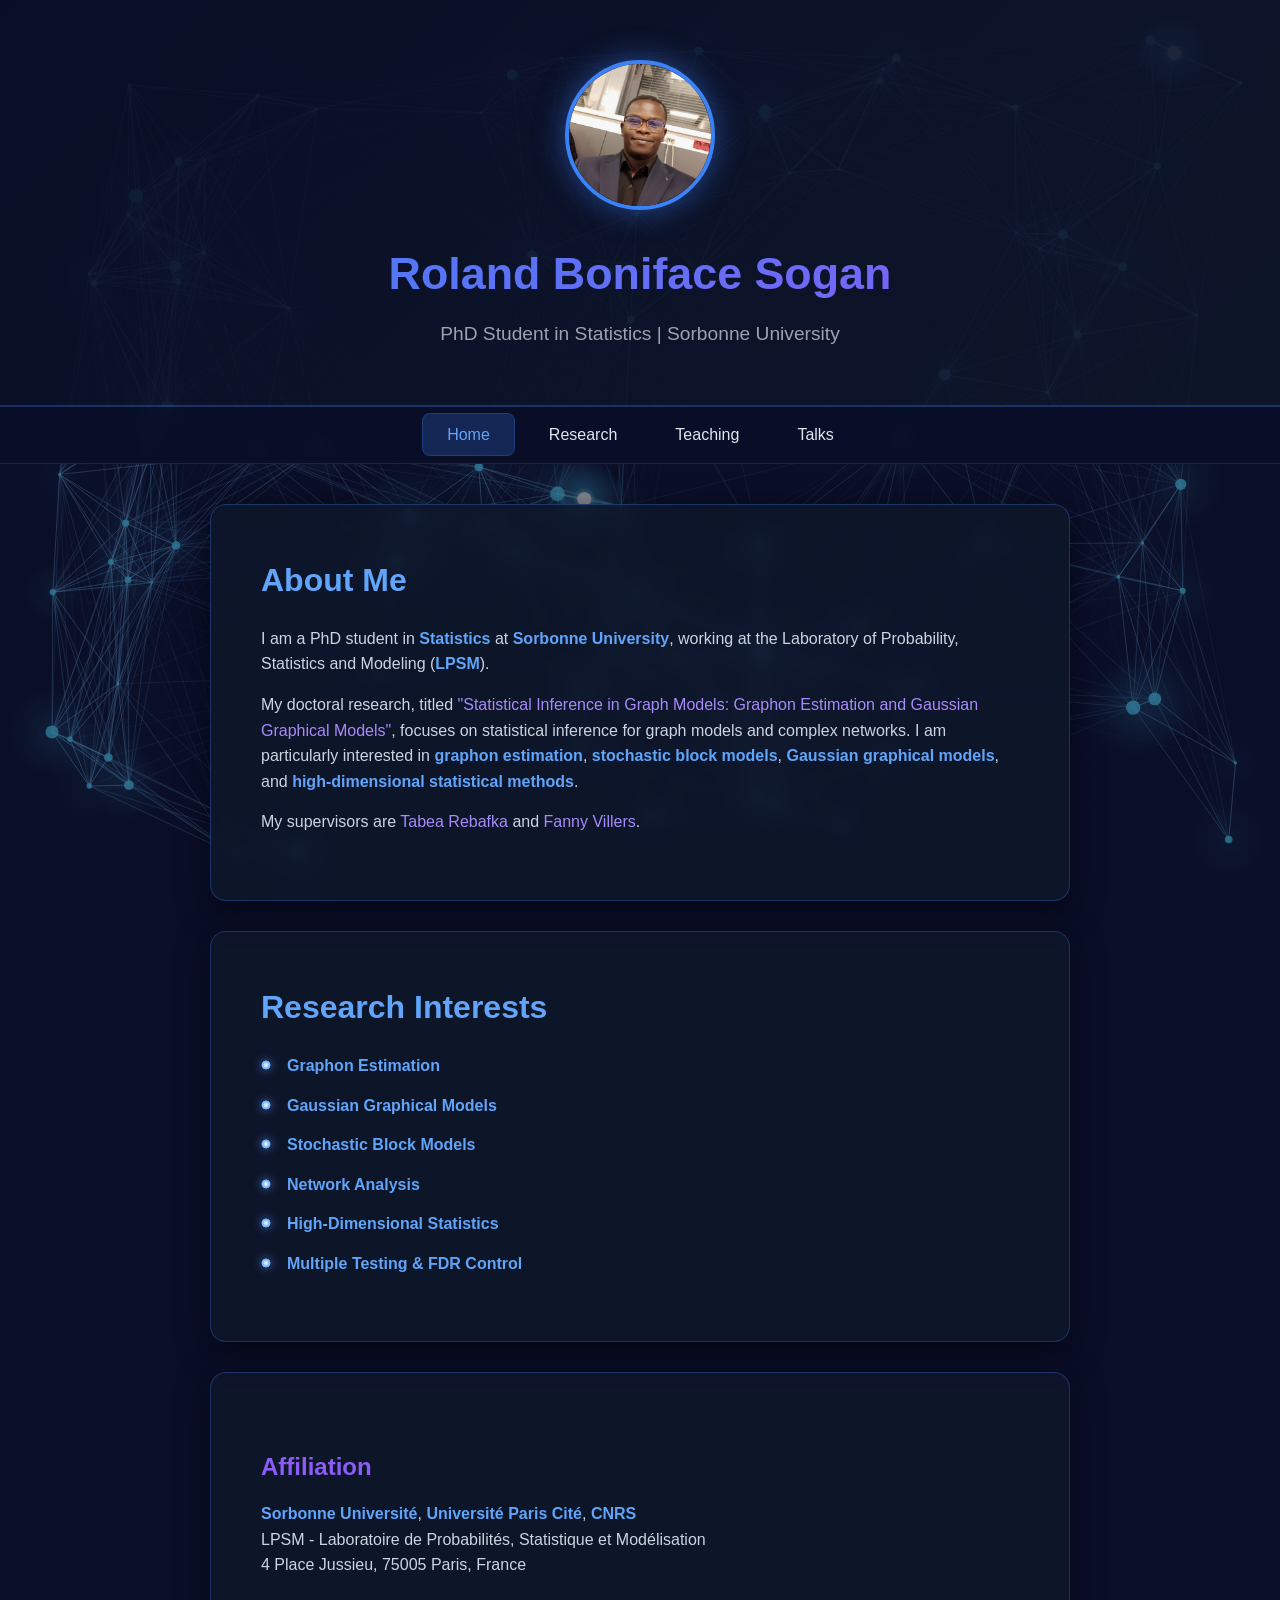
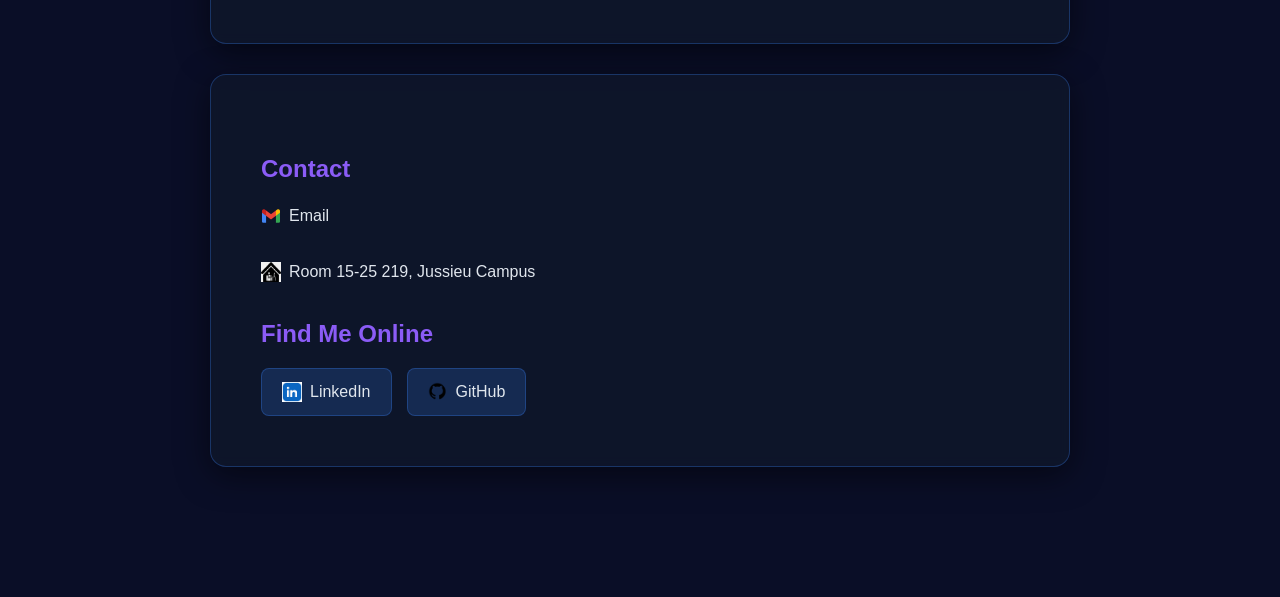
==== commit eb22f151: "Update index.html" ====
--- a/index.html
+++ b/index.html
@@ -4,27 +4,25 @@
   <meta charset="UTF-8">
   <title>Roland Boniface Sogan | PhD Student in Statistics | Sorbonne University</title>
 
- <meta name="description" content="Official academic website of Roland Boniface Sogan, PhD student in Statistics at Sorbonne University. Research on Gaussian graphical models, graphon inference, and high-dimensional network models.">
+  <meta name="description" content="Official academic website of Roland Boniface Sogan, PhD student in Statistics at Sorbonne University. Research on Gaussian graphical models, graphon inference, and high-dimensional network models.">
+  <link rel="canonical" href="https://rolandbonifacesogan.github.io/">
 
- <link rel="canonical" href="https://RolandBonifaceSogan.github.io/">
+  <meta property="og:title" content="Roland Boniface Sogan | PhD Student in Statistics">
+  <meta property="og:description" content="Research on Gaussian graphical models, graphon inference and high-dimensional network statistics.">
+  <meta property="og:type" content="website">
+  <meta property="og:url" content="https://rolandbonifacesogan.github.io/">
+  <meta property="og:image" content="https://rolandbonifacesogan.github.io/assets/maphoto_web.jpg">
 
- <meta property="og:title" content="Roland Boniface Sogan | PhD Student in Statistics">
- <meta property="og:description" content="Research on Gaussian graphical models, graphon inference and high-dimensional network statistics.">
- <meta property="og:type" content="website">
- <meta property="og:url" content="https://RolandBonifaceSogan.github.io/">
- <meta property="og:image" content="https://RolandBonifaceSogan.github.io/assets/maphoto_web.jpg">
+  <meta name="twitter:card" content="summary">
+  <meta name="twitter:title" content="Roland Boniface Sogan | PhD Student in Statistics">
+  <meta name="twitter:description" content="Research on Gaussian graphical models and graphon inference.">
+  <meta name="twitter:image" content="https://rolandbonifacesogan.github.io/assets/profile.jpg">
 
- <meta name="twitter:card" content="summary">
- <meta name="twitter:title" content="Roland Boniface Sogan | PhD Student in Statistics">
- <meta name="twitter:description" content="Research on Gaussian graphical models and graphon inference.">
- <meta name="twitter:image" content="https://RolandBonifaceSogan.github.io/assets/profile.jpg">
-  <title>Roland Boniface Sogan - PhD Student in Statistics</title>
   <meta name="viewport" content="width=device-width, initial-scale=1.0">
 
   <link rel="stylesheet" href="assets/css/site.css">
   <link rel="stylesheet" href="assets/css/background-network.css">
 </head>
-
 <body>
   <canvas id="bgNetworkCanvas"></canvas>
 
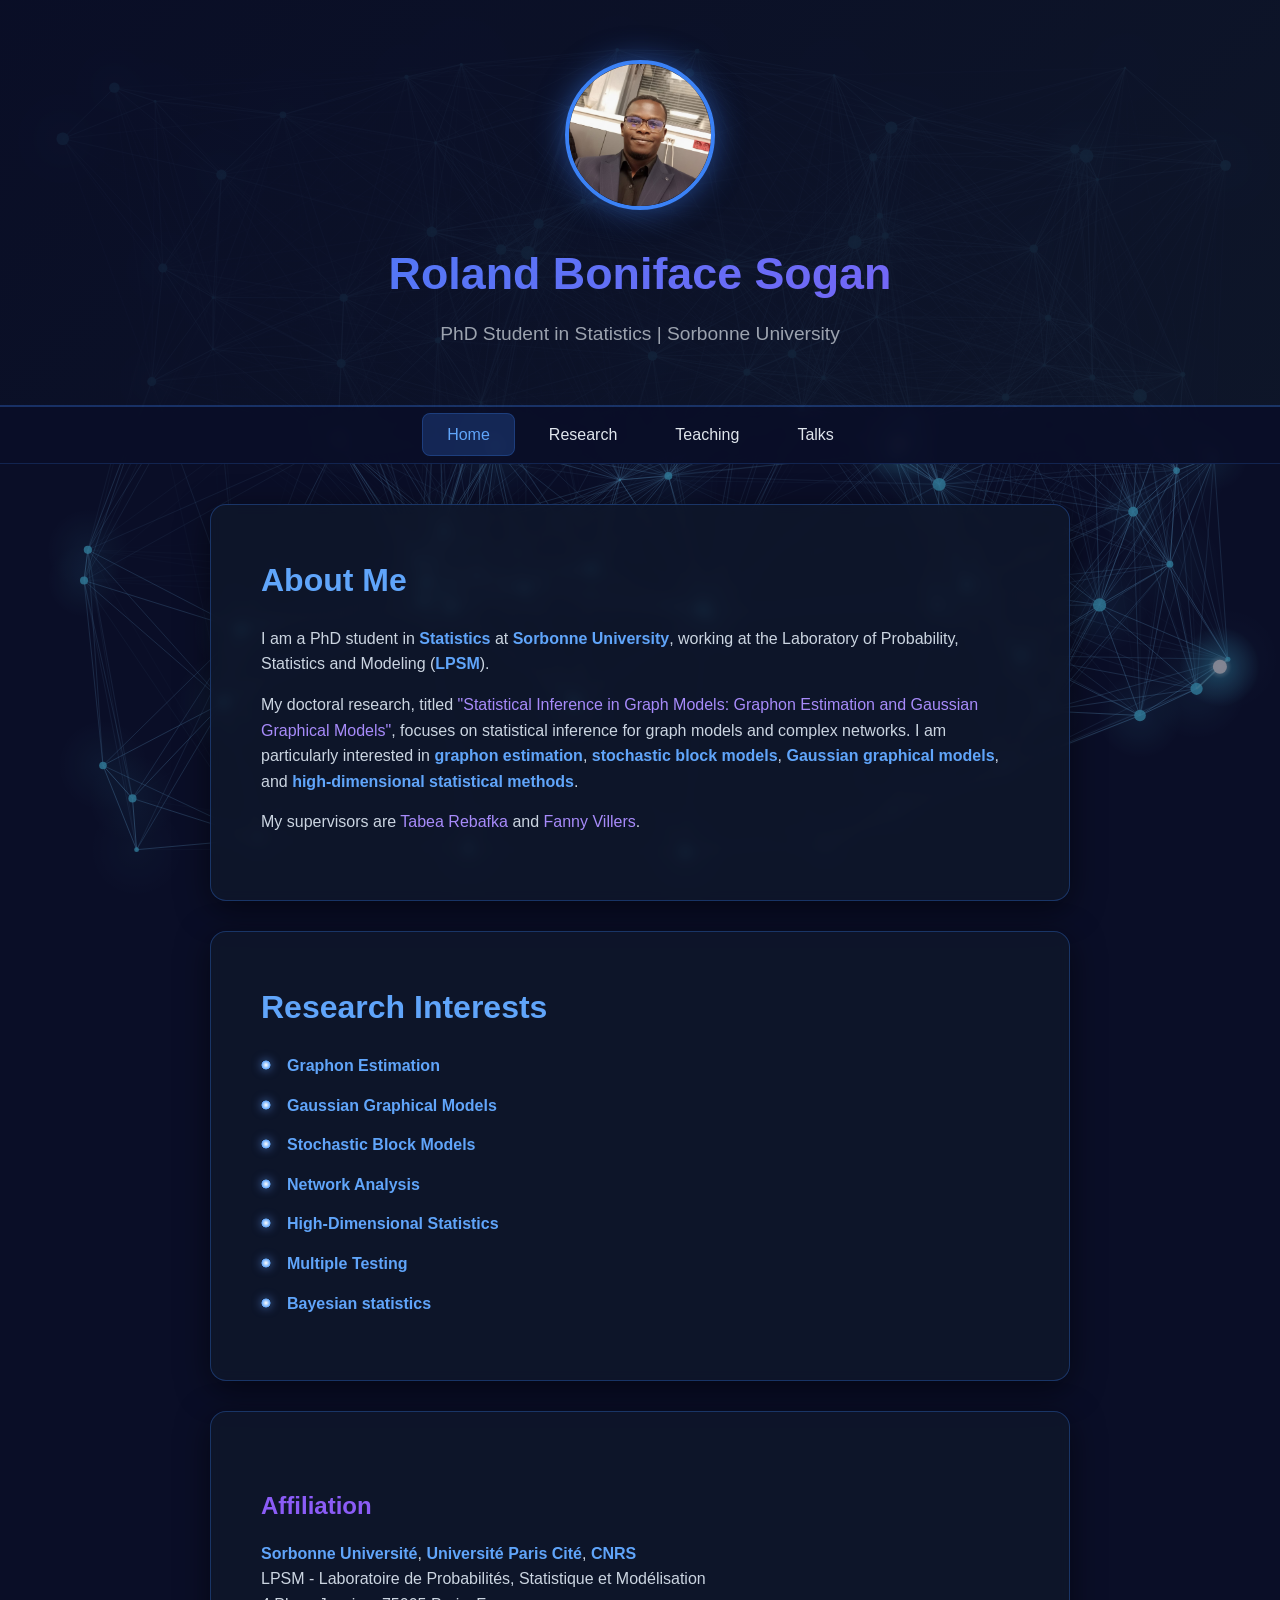
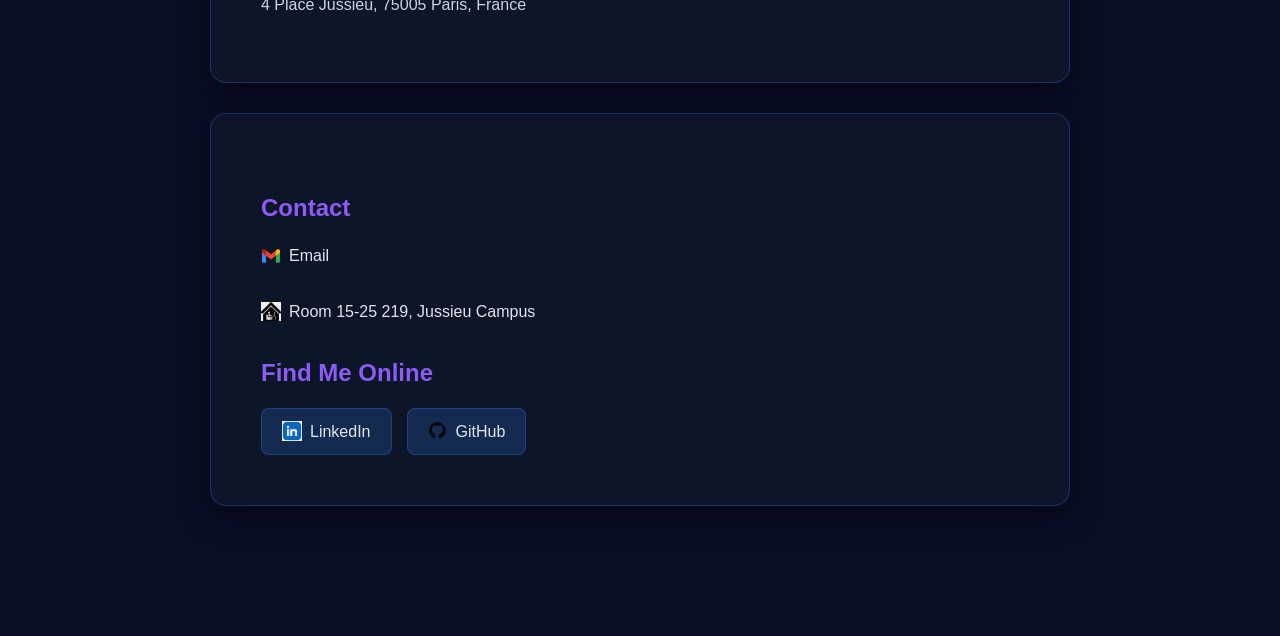
==== commit a2297a6a: "Update list items in index.html" ====
--- a/index.html
+++ b/index.html
@@ -67,7 +67,8 @@
         <li><strong>Stochastic Block Models</strong></li>
         <li><strong>Network Analysis</strong></li>
         <li><strong>High-Dimensional Statistics</strong></li>
-        <li><strong>Multiple Testing & FDR Control</strong></li>
+        <li><strong>Multiple Testing </strong></li>
+        <li><strong>Bayesian statistics</strong></li>
       </ul>
     </div>
 
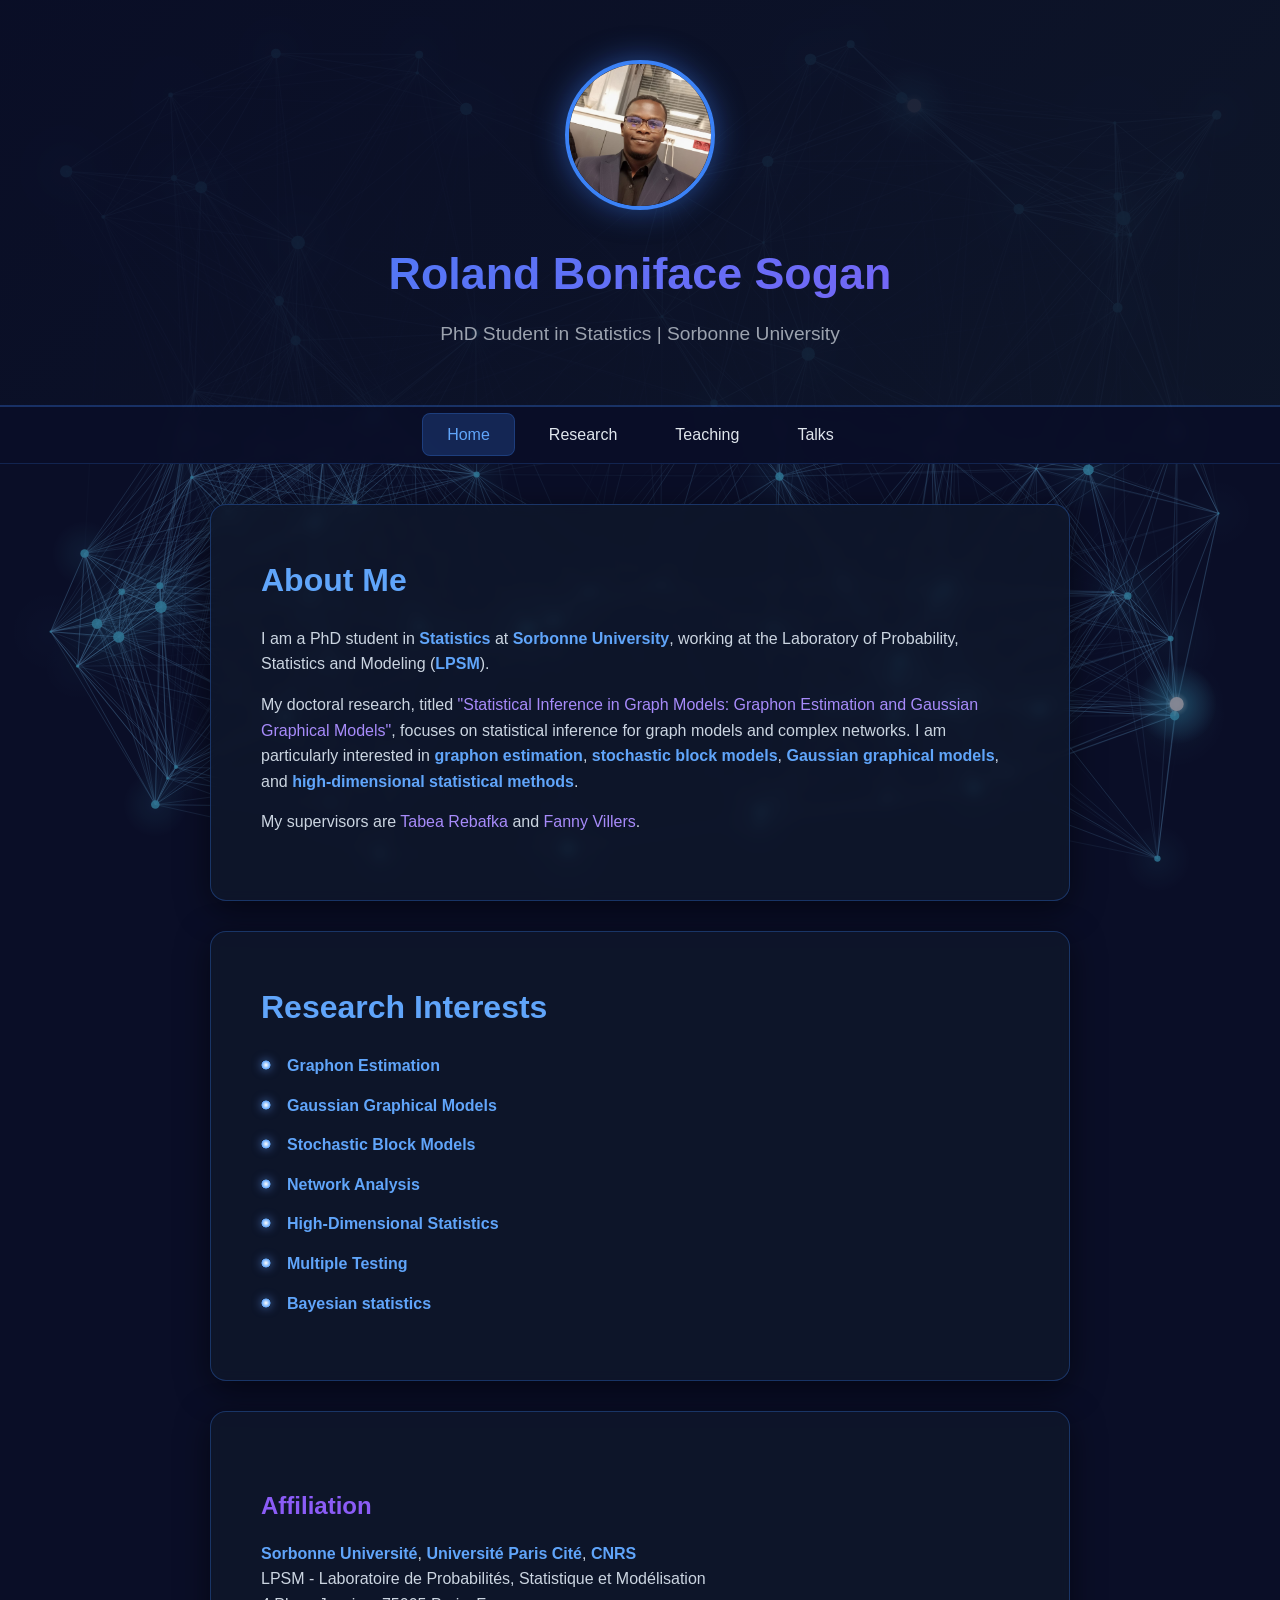
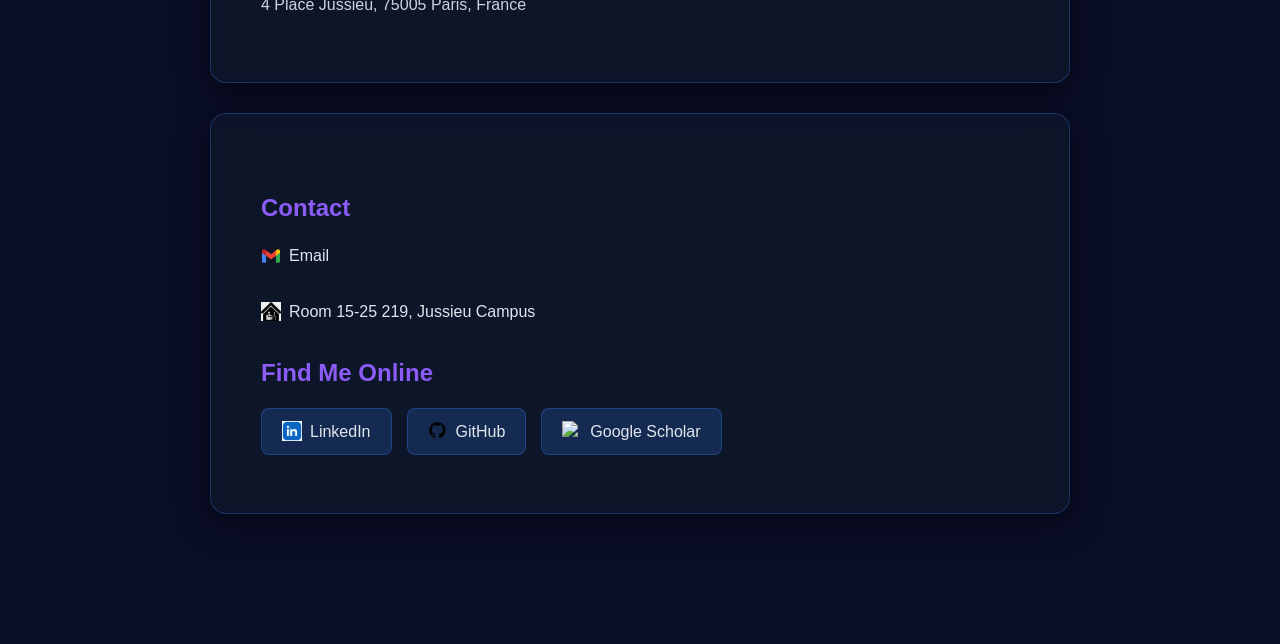
==== commit 75c8c1ba: "Add Google Scholar link to index.html" ====
--- a/index.html
+++ b/index.html
@@ -109,6 +109,13 @@
             GitHub
           </a>
         </li>
+        <li>
+          <a href="https://scholar.google.com/citations?user=7NkZxxMAAAAJ"
+             target="_blank" rel="noopener" class="icon-link">
+          <img src="assets/icons/logo-scholar.png" alt="Google Scholar" class="icon">
+            Google Scholar
+          </a>
+        </li>
       </ul>
     </div>
   </main>
